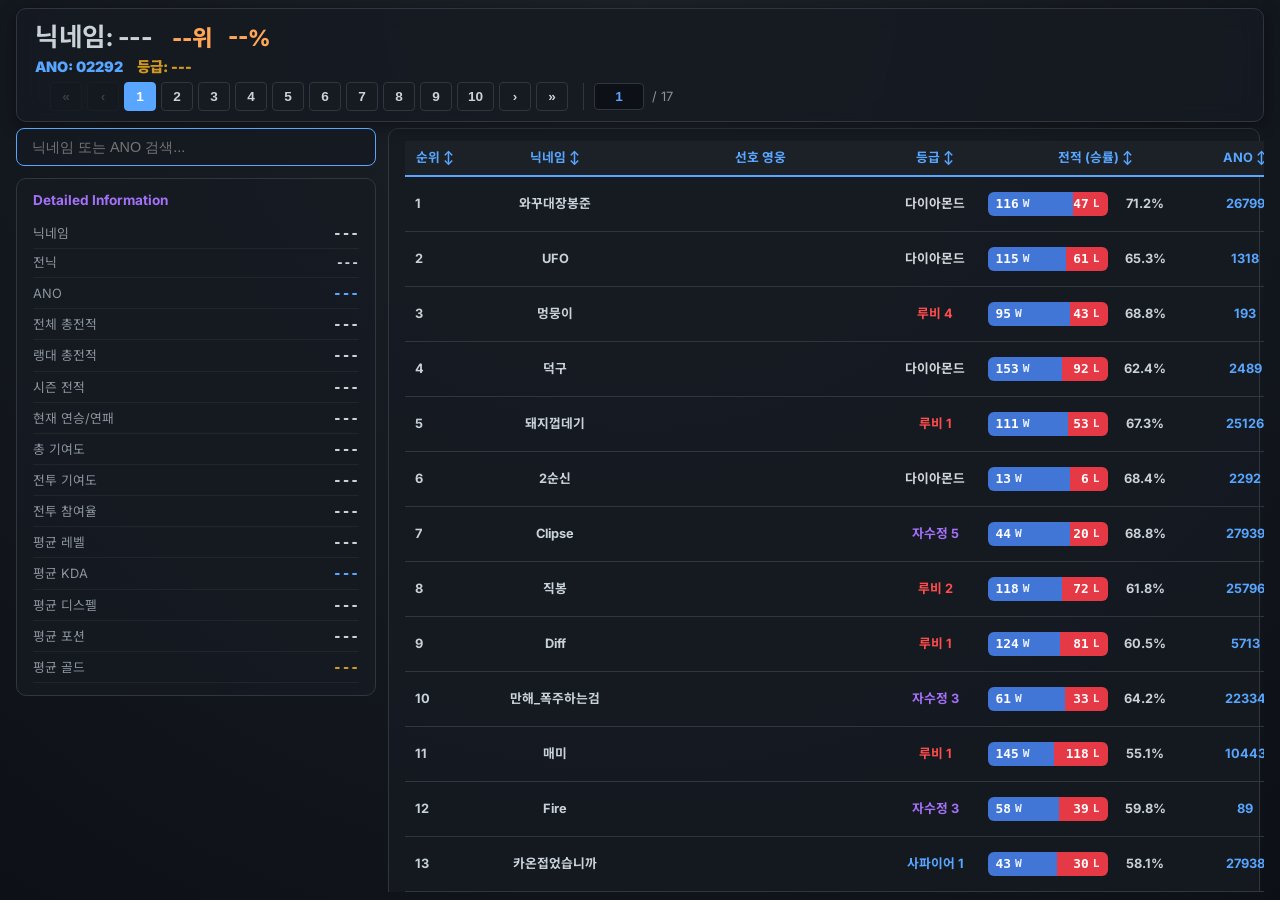
==== index.html @ 5ae143e6 "UI: 모바일 통계 패널 항목 재배치 (좌:전적/자원, 우:기여도/평균지표)" ====
<!DOCTYPE html>
<html lang="ko">

<head>
  <meta charset="UTF-8">
  <meta name="viewport" content="width=device-width, initial-scale=1.0">
  <title>V88 FINAL - [16 확장 완료]</title>
  <link rel="stylesheet" href="style.css?v=20260311_V123">
</head>

<body>
  <div class="container">
    <header>
      <div class="profile-card">
        <div class="user-info">
          <!-- Mobile row 1: Nickname + Rank/WR -->
          <div class="user-info-top-row">
            <h1 id="user-nickname">닉네임: ---</h1>
            <div class="header-stats">
              <span id="user-rank">--위</span>
              <span id="user-season-wr">--%</span>
            </div>
          </div>

          <!-- Mobile row 2: Meta -->
          <div class="user-meta">
            <span class="ano-tag" id="user-ano">ANO: 02292</span>
            <span class="grade-tag" id="user-grade">등급: ---</span>
          </div>

          <!-- Mobile row 3: Heroes + Pagination (V52) -->
          <div class="hero-pagination-wrapper">
            <div class="hero-list" id="hero-list">
              <!-- Heroes injected by JS -->
            </div>
            <div id="pagination-top"></div>
          </div>
        </div>
      </div>
    </header>

    <main class="dashboard-grid">
      <!-- Sidebar stats -->
      <aside class="left-panel">
        <div class="search-container-v2">
          <input type="text" id="search-input" class="search-input-v2" placeholder="닉네임 또는 ANO 검색..."
            autocomplete="off">
          <span id="search-clear" class="search-clear-btn" title="검색어 지우기">×</span>
        </div>
        <div class="card">
          <h2 class="card-title">Detailed Information</h2>
          <div id="stats-container">
            <div class="stat-row"><span class="stat-label">닉네임</span><span class="stat-value" id="stat-nick">---</span>
            </div>
            <div class="stat-row"><span class="stat-label">전닉</span><span class="stat-value" id="stat-prev-nicks"
                style="font-size:0.8rem; color:var(--text-secondary); max-width:180px; overflow:hidden; text-overflow:ellipsis; white-space:nowrap;">---</span>
            </div>
            <div class="stat-row"><span class="stat-label">ANO</span><span class="stat-value" id="stat-ano-val"
                style="color: var(--accent-blue)">---</span></div>
            <div class="stat-row"><span class="stat-label">전체 총전적</span><span class="stat-value"
                id="stat-overall-rec">---</span></div>
            <div class="stat-row"><span class="stat-label">랭대 총전적</span><span class="stat-value"
                id="stat-total-rec">---</span></div>
            <div class="stat-row"><span class="stat-label">시즌 전적</span><span class="stat-value"
                id="stat-season-rec">---</span></div>
            <div class="stat-row"><span class="stat-label">현재 연승/연패</span><span class="stat-value"
                id="stat-consecutive">---</span></div>
            <div class="stat-row"><span class="stat-label">총 기여도</span><span class="stat-value"
                id="stat-total-cont">---</span></div>
            <div class="stat-row"><span class="stat-label">전투 기여도</span><span class="stat-value"
                id="stat-combat-cont">---</span></div>
            <div class="stat-row"><span class="stat-label">전투 참여율</span><span class="stat-value"
                id="stat-combat-rate">---</span></div>
            <div class="stat-row"><span class="stat-label">평균 레벨</span><span class="stat-value"
                id="stat-avg-lv">---</span></div>
            <div class="stat-row"><span class="stat-label">평균 KDA</span><span class="stat-value" id="stat-kda"
                style="color:#58A6FF">---</span></div>
            <div class="stat-row"><span class="stat-label">평균 디스펠</span><span class="stat-value"
                id="stat-avg-dispell">---</span></div>
            <div class="stat-row"><span class="stat-label">평균 포션</span><span class="stat-value"
                id="stat-avg-potion">---</span></div>
            <div class="stat-row"><span class="stat-label">평균 골드</span><span class="stat-value" id="stat-avg-gold"
                style="color:#D29922">---</span></div>
          </div>
        </div>
      </aside>

      <!-- Main ranking table -->
      <section class="right-panel">
        <div class="rank-scroll-area">
          <div class="card">
            <div class="rank-section-wrapper">
              <div id="table-container" class="table-container">
                <table class="ranking-table">
                  <thead>
                    <tr>
                      <th data-sort="rank" style="cursor:pointer; user-select:none; width:60px; text-align:center;">순위 ↕</th>
                      <th data-sort="nick" style="cursor:pointer; user-select:none; width:180px; text-align:center;">닉네임 ↕</th>
                      <th class="hide-on-panel hide-on-mobile" style="width:230px; text-align:center;">선호 영웅</th>
                      <th class="hide-on-panel" data-sort="grade" style="cursor:pointer; user-select:none; width:120px; text-align:center;">등급 ↕</th>
                      <th class="hide-on-panel" data-sort="wr" colspan="2" style="cursor:pointer; user-select:none; width:200px; text-align:center;">전적 (승률) ↕</th>
                      <th class="hide-on-mobile" data-sort="ano" style="cursor:pointer; user-select:none; width:100px; text-align:center;">ANO ↕</th>
                    </tr>
                  </thead>
                  <tbody id="ranking-body">
                    <!-- Rows injected by JS -->
                  </tbody>
                </table>
              </div>

              <!-- 우측 슬라이딩 프로필 패널 -->
              <div id="sliding-profile" class="sliding-profile-panel">
                <div class="panel-content">
                  <!-- PROFILE CARD -->
                  <div class="sp-card">
                    <div class="sp-card-title">
                      <span>PROFILE</span>
                      <button class="close-panel-btn" onclick="closeProfilePanel()">✖ 닫기</button>
                    </div>
                    <div class="sp-card-body">
                      <div
                        style="display:flex; justify-content:space-between; align-items:flex-end; margin-bottom: 4px;">
                        <div style="display:flex; align-items:baseline; gap: 10px;">
                          <h2 id="sp-nick" style="font-size:1.6rem; font-weight:700; color:#fff; margin:0;">닉네임</h2>
                          <span id="sp-grade" style="font-weight:bold; font-size:1rem;">등급</span>
                        </div>
                        <div style="text-align: right;">
                          <span style="font-size:0.8rem; color:var(--text-dim); display:block;">시즌 순위</span>
                          <span id="sp-rank"
                            style="font-size:1.4rem; font-weight:800; color:#ffa657; line-height:1;">--위</span>
                        </div>
                      </div>
                      <div
                        style="display:flex; justify-content:space-between; align-items:center; background:var(--border-color); padding:4px 8px; border-radius:4px; margin-bottom:4px;">
                        <span id="sp-ano" style="color:var(--text-dim); font-size:0.85rem;">ANO ---</span>
                      </div>
                      <div id="sp-memo-container"
                        style="display:none; background:rgba(255,255,255,0.05); padding:6px 10px; border-radius:4px; margin-top:8px;">
                        <span id="sp-memo" style="color:#8b949e; font-size:0.9rem; font-weight:500;">---</span>
                      </div>
                    </div>
                  </div>

                  <!-- STATS CARD (Mobile optimized) -->
                  <div class="sp-card sp-stats-card">
                    <div class="sp-card-title">STATISTICS</div>
                    <div class="sp-card-body">
                      <div class="sp-stats-grid">
                        <!-- Row 1: 전체 총전적 / 총 기여도 -->
                        <div class="sp-stat-item"><span class="sp-stat-label">전체 총전적</span><span class="sp-stat-val" id="sp-stat-overall-rec">---</span></div>
                        <div class="sp-stat-item"><span class="sp-stat-label">총 기여도</span><span class="sp-stat-val" id="sp-stat-total-cont">0</span></div>
                        
                        <!-- Row 2: 랭대 총전적 / 전투 기여도 -->
                        <div class="sp-stat-item"><span class="sp-stat-label">랭대 총전적</span><span class="sp-stat-val" id="sp-stat-total-rec">---</span></div>
                        <div class="sp-stat-item"><span class="sp-stat-label">전투 기여도</span><span class="sp-stat-val" id="sp-stat-combat-cont">0</span></div>
                        
                        <!-- Row 3: 시즌 전적 / 전투 참여율 -->
                        <div class="sp-stat-item"><span class="sp-stat-label">시즌 전적</span><span class="sp-stat-val" id="sp-stat-season-rec">---</span></div>
                        <div class="sp-stat-item"><span class="sp-stat-label">전투 참여율</span><span class="sp-stat-val" id="sp-stat-combat-rate">0%</span></div>
                        
                        <!-- Row 4: 현재 연승 / 평균 KDA -->
                        <div class="sp-stat-item"><span class="sp-stat-label">현재 연승</span><span class="sp-stat-val" id="sp-stat-consecutive">---</span></div>
                        <div class="sp-stat-item"><span class="sp-stat-label">평균 KDA</span><span class="sp-stat-val" id="sp-stat-kda" style="color:#58A6FF; font-weight:bold;">0.00</span></div>
                        
                        <!-- Row 5: 평균 골드 / 평균 레벨 -->
                        <div class="sp-stat-item"><span class="sp-stat-label">평균 골드</span><span class="sp-stat-val" id="sp-stat-avg-gold" style="color:#D29922">0</span></div>
                        <div class="sp-stat-item"><span class="sp-stat-label">평균 레벨</span><span class="sp-stat-val" id="sp-stat-avg-lv">Lv.0</span></div>
                        
                        <!-- Row 6: 평균 포션 / 평균 디스펠 -->
                        <div class="sp-stat-item"><span class="sp-stat-label">평균 포션</span><span class="sp-stat-val" id="sp-stat-avg-potion">0회</span></div>
                        <div class="sp-stat-item"><span class="sp-stat-label">평균 디스펠</span><span class="sp-stat-val" id="sp-stat-avg-dispell">0회</span></div>
                      </div>
                    </div>
                  </div>

                  <!-- RECORDS CARD (flex 레이아웃 유지) -->
                  <div class="sp-card">
                    <div class="sp-card-title">RECORDS</div>
                    <div class="sp-card-body" style="padding: 0; background: transparent; border: none;">
                      <div class="record-container">
                        <!-- 전체 전적 -->
                        <div class="record-block">
                          <div class="record-title">전체 전적</div>
                          <div class="record-row">
                            <span class="record-label">전적</span>
                            <span class="record-val" id="sp-all-rec">0승 0패 0무</span>
                          </div>
                          <div class="record-swr" id="sp-all-swr">시즌 0%</div>
                          <div class="record-bar-bg">
                            <div class="record-bar-fill" id="sp-all-bar" style="width: 0%;"></div>
                          </div>
                          <div class="extra-record-rows" id="sp-all-extra">
                            <!-- JS injected -->
                          </div>
                        </div>

                        <!-- 랭킹 전적 -->
                        <div class="record-block">
                          <div class="record-title">랭킹 전적</div>
                          <div class="record-row">
                            <span class="record-label">전적</span>
                            <span class="record-val" id="sp-rk-rec">0승 0패 0무</span>
                          </div>
                          <div class="record-swr" id="sp-rk-swr">시즌 0%</div>
                          <div class="record-bar-bg">
                            <div class="record-bar-fill" id="sp-rk-bar" style="width: 0%;"></div>
                          </div>
                          <div class="extra-record-rows" id="sp-rk-extra">
                            <!-- JS injected -->
                          </div>
                        </div>
                      </div>
                    </div>
                  </div>

                  <!-- HEROES CARD -->
                  <div class="sp-card">
                    <div class="sp-card-title" id="sp-hero-title">선호 영웅 (이번 시즌)</div>
                    <div class="sp-card-body" style="padding: 6px;">
                      <table class="sp-hero-table">
                        <thead>
                          <tr>
                            <th style="width: 30px; padding-left: 2px;">#</th>
                            <th style="text-align: left;">영웅</th>
                            <th style="width: 55px; text-align: left; cursor: pointer; white-space: nowrap;"
                              data-hero-sort="playCnt">판수 ↓</th>
                            <th style="width: 60px; text-align: left; cursor: pointer; white-space: nowrap;"
                              data-hero-sort="winningRate">승률 ↕</th>
                            <th style="width: 80px; text-align: left; cursor: pointer; white-space: nowrap;"
                              data-hero-sort="partyWinningRate">파티승률 ↕</th>
                          </tr>
                        </thead>
                        <tbody id="sp-hero-list">
                          <!-- JS injected -->
                        </tbody>
                      </table>
                    </div>
                  </div>

                </div>
              </div>
            </div> <!-- rank-section-wrapper end -->
          </div> <!-- card end -->
          <div id="pagination" style="display:flex; justify-content:flex-start; gap:10px; padding:15px 0 20px 0;">
            <!-- Pagination injected by JS -->
          </div>
      </section>
    </main>
  </div>

  <script defer src="app_v38.js?v=64"></script>
</body>

</html>
---- style.css ----
@import url('https://fonts.googleapis.com/css2?family=Inter:wght@400;600;700;800;900&family=Noto+Sans+KR:wght@400;700&display=swap');

:root {
  --bg-color: #0D1117;
  --card-bg: rgba(22, 27, 34, 0.8);
  --border-color: #30363d;
  --text-main: #C9D1D9;
  --text-dim: #8B949E;
  --accent-blue: #58A6FF;
  --win-green: #238636;
  --loss-red: #da3633;
  --gold: #D29922;
  --purple: #A371F7;
  --glass: rgba(255, 255, 255, 0.03);
  --win-color: #238636;
  --loss-color: #da3633;
}

.win-text {
  color: var(--win-color) !important;
}

.loss-text {
  color: var(--loss-color) !important;
}

* {
  box-sizing: border-box;
  margin: 0;
  padding: 0;
}

html,
body {
  height: 100%;
  overflow: hidden;
  /* 바깥 스크롤 완전 제거 */
  background-color: var(--bg-color);
  color: var(--text-main);
  font-family: 'Inter', 'Noto Sans KR', sans-serif !important;
  line-height: 1.4;
  background: radial-gradient(circle at 50% 0%, #1c2128 0%, #0d1117 100%);
}

/* 전체 페이지를 뷰포트 높이에 맞게 flex column */
.container {
  max-width: 1400px;
  margin: 0 auto;
  padding: 8px 16px;
  height: 100vh;
  display: flex;
  flex-direction: column;
  gap: 6px;
}

/* 헤더 압축 */
header {
  flex-shrink: 0;
}

td {
  white-space: nowrap !important;
}

th {
  background: var(--card-bg);
  position: sticky;
  top: 0;
  z-index: 10;
  white-space: nowrap !important;
}

.profile-card {
  position: relative;
  background: var(--card-bg);
  backdrop-filter: blur(10px);
  border: 1px solid var(--border-color);
  border-radius: 10px;
  padding: 10px 18px;
  display: flex;
  justify-content: space-between;
  align-items: center;
  box-shadow: 0 4px 16px rgba(0, 0, 0, 0.4);
}

.user-info h1 {
  font-size: 1.6rem;
  font-weight: 700;
  margin-bottom: 2px;
  letter-spacing: -0.5px;
  white-space: nowrap !important;
  flex-shrink: 0;
}

.user-meta {
  display: flex;
  gap: 14px;
  font-family: 'Inter', 'Noto Sans KR', sans-serif;
  font-size: 0.9rem;
  white-space: nowrap !important;
}

.user-meta>span,
.user-meta>div {
  white-space: nowrap !important;
}

.ano-tag,
#user-ano,
#sp-ano,
#stat-ano-val {
  color: var(--accent-blue);
  font-weight: 900 !important;
}

.grade-tag,
#user-grade,
#sp-grade {
  color: var(--gold);
  font-weight: 900 !important;
}

.rank-badge {
  text-align: right;
  display: flex;
  flex-direction: column;
  align-items: flex-end;
  justify-content: center;
}

.rank-title {
  font-size: 0.75rem;
  color: var(--text-dim);
  text-transform: uppercase;
}

.rank-value {
  font-size: 2.4rem;
  font-weight: 800;
  color: #FF8C00;
  line-height: 1;
  text-shadow: 0 0 16px rgba(255, 140, 0, 0.3);
}

/* Desktop Header structure adjustment */
.user-info-top-row {
  display: flex;
  align-items: baseline;
  gap: 20px;
}

.header-stats {
  display: flex;
  gap: 15px;
  white-space: nowrap;
  align-items: baseline;
}

#user-rank,
#user-season-wr {
  font-size: 1.4rem !important;
  font-weight: 800 !important;
  color: #ffa657 !important;
  line-height: 1 !important;
}

.hero-tag {
  font-size: 0.8rem;
}



.loading-text {
  color: #8b949e;
  font-style: italic;
  animation: pulse 1.5s infinite;
}

@keyframes pulse {
  0% {
    opacity: 0.4;
  }

  50% {
    opacity: 1;
  }

  100% {
    opacity: 0.4;
  }
}


/* 페이징 공통 스타일 */
.pagination-area {
  display: flex;
  align-items: center;
  gap: 5px;
}

.pg-btn {
  background: #161B22;
  border: 1px solid #30363d;
  color: #C9D1D9;
  padding: 6px 10px;
  border-radius: 4px;
  cursor: pointer;
  font-size: 0.85rem;
  font-weight: 600;
  transition: all 0.2s;
  min-width: 32px;
  display: flex;
  align-items: center;
  justify-content: center;
}

.pg-btn:hover:not(:disabled) {
  background: #21262d;
  border-color: #8B949E;
  color: white;
}

.pg-btn.active {
  background: var(--accent-blue);
  border-color: var(--accent-blue);
  color: white;
}

.pg-btn:disabled {
  opacity: 0.2;
  cursor: not-allowed;
  pointer-events: none;
}

/* 상단 페이지네이션 고정 (V51->V52 헤더 통합) */
.hero-pagination-wrapper {
  display: flex !important;
  flex-direction: row !important;
  flex-wrap: nowrap !important;
  align-items: center !important;
  gap: 15px;
  margin-top: 5px;
  width: 100%;
}

.hero-list {
  display: inline-flex !important;
  flex-shrink: 0;
}

#pagination-top {
  display: inline-flex !important;
  align-items: center;
  gap: 10px;
  margin: 0;
  padding: 0;
  flex-shrink: 0;
}

.pg-input-wrapper {

  display: flex;
  align-items: center;
  gap: 8px;
  margin-left: 10px;
  padding-left: 10px;
  border-left: 1px solid var(--border-color);
}

.pg-input {
  width: 50px;
  padding: 5px;
  background: var(--bg-color);
  border: 1px solid var(--border-color);
  border-radius: 4px;
  color: var(--accent-blue);
  text-align: center;
  font-weight: bold;
  font-size: 0.85rem;
  outline: none;
}

.pg-input::-webkit-inner-spin-button,
.pg-input::-webkit-outer-spin-button {
  -webkit-appearance: none;
  margin: 0;
}

.total-pg-label {
  font-size: 0.8rem;
  color: var(--text-dim);
}

/* 대시보드 그리드 - 남은 높이를 모두 사용 */
.dashboard-grid {
  display: grid;
  grid-template-columns: 360px 1fr;
  width: 100%;
  gap: 12px;
  flex: 1;
  min-height: 0;
  overflow: hidden;
  align-items: stretch;
}

/* 왼쪽 패널: sticky + 내부 스크롤 */
.left-panel {
  height: 100%;
  overflow-y: auto;
  scrollbar-width: thin;
}

/* 오른쪽 패널: 내부 스크롤만 */
.right-panel {
  flex: 1;
  display: flex;
  flex-direction: column;
  overflow-y: auto;
  /* 패널 전체 스크롤 */
  padding-right: 4px;
  min-height: 0;
}

.right-panel::-webkit-scrollbar {
  width: 6px;
}

.right-panel::-webkit-scrollbar-track {
  background: var(--bg-color);
}

.right-panel::-webkit-scrollbar-thumb {
  background: var(--border-color);
  border-radius: 10px;
}

.right-panel::-webkit-scrollbar-thumb:hover {
  background: var(--text-dim);
}

/* 카드 */
.card {
  background: var(--card-bg);
  border: 1px solid var(--border-color);
  border-radius: 10px;
  padding: 12px 16px;
  flex-shrink: 0;
  margin-bottom: 10px;
}

/* 랭킹 테이블 하단 카드 - 본문 확장 */
.right-panel .card {
  flex: 1;
  display: flex;
  flex-direction: column;
  min-height: 0;
}

.card-title {
  font-size: 0.85rem;
  font-weight: 700;
  color: var(--purple);
  margin-bottom: 8px;
  display: flex;
  align-items: center;
  gap: 8px;
}

/* Stat 행 - 간격 확 줄임 */
.stat-row {
  display: flex;
  justify-content: space-between;
  align-items: baseline;
  padding: 5px 0;
  border-bottom: 1px solid rgba(255, 255, 255, 0.05);
}

.stat-label {
  color: var(--text-dim);
  font-size: 0.8rem;
  white-space: nowrap !important;
}

.stat-value {
  font-weight: 600;
  font-size: 0.9rem;
  font-family: 'Roboto Mono', monospace;
  text-align: right;
  white-space: nowrap !important;
}

/* 랭킹 테이블 */
.ranking-table {
  width: 100%;
  border-collapse: collapse;
  table-layout: fixed; /* 컬럼 너비 강제 고정 */
}

.ranking-table thead th {
  text-align: center;
  padding: 8px 10px;
  color: var(--accent-blue);
  font-size: 0.8rem;
  position: sticky !important;
  top: 0 !important;
  background: #1c2128 !important;
  /* 다크 배경색으로 고정 */
  z-index: 100 !important;
  border-bottom: 2px solid var(--accent-blue) !important;
  white-space: nowrap !important;
  vertical-align: middle;
}

.table-container {
  overflow-x: auto !important;
  width: 100%;
}

.ranking-table td {
  padding: 12px 10px;
  border-bottom: 1px solid var(--border-color);
  font-size: 0.8rem !important;
  font-weight: 700 !important;
  /* Bold for all table data */
  white-space: nowrap !important;
}

.ranking-table tr:hover {
  background: rgba(255, 255, 255, 0.03);
  cursor: pointer;
}

.win-rate-pill {
  padding: 2px 8px;
  border-radius: 16px;
  font-weight: 700;
  font-size: 0.78rem;
}

/* 전적 셀 정렬: 승패 바형 디자인 */
.record-cell {
  display: flex;
  justify-content: flex-start;
  align-items: center;
  width: 100%;
  gap: 12px;
  padding-left: 5px;
}

.wl-bar-container {
  display: flex;
  width: 150px;
  height: 24px;
  background: #333;
  border-radius: 6px;
  overflow: hidden;
  font-family: 'Roboto Mono', monospace;
  font-size: 0.8rem;
  font-weight: 700;
  line-height: 24px;
  position: relative;
  box-shadow: inset 0 0 5px rgba(0, 0, 0, 0.5);
  flex-shrink: 0;
  /* 축소 방지 */
}

.wl-bar-win {
  background: #4176d6;
  /* 파란색 W */
  color: #fff;
  text-align: left;
  padding-left: 8px;
  white-space: nowrap;
  transition: width 0.3s ease;
  display: flex;
  align-items: center;
}

.wl-bar-loss {
  background: #e63946;
  /* 빨간색 L */
  color: #fff;
  text-align: right;
  padding-right: 8px;
  white-space: nowrap;
  transition: width 0.3s ease;
  display: flex;
  align-items: center;
  justify-content: flex-end;
  flex: 1;
}

.wl-label {
  margin-left: 4px;
  font-size: 0.7rem;
  opacity: 0.9;
}

.rc-pct-bar {
  font-family: 'Roboto Mono', monospace;
  font-size: 0.85rem;
  font-weight: 700;
  color: #C9D1D9;
  min-width: 55px;
  text-align: right;
}



/* 애니메이션 */
@keyframes fadeInDown {
  from {
    opacity: 0;
    transform: translateY(-10px);
  }

  to {
    opacity: 1;
    transform: translateY(0);
  }
}

/* 전역 스크롤바 */
::-webkit-scrollbar {
  width: 6px;
}

::-webkit-scrollbar-track {
  background: var(--bg-color);
}

::-webkit-scrollbar-thumb {
  background: var(--border-color);
  border-radius: 10px;
}

::-webkit-scrollbar-thumb:hover {
  background: var(--text-dim);
}

/* 랭킹 테이블용 선호 영웅 아이콘 */
.hero-icons-container {
  display: flex;
  gap: 4px;
  justify-content: center;
  align-items: center;
  min-height: 30px;
}

.hero-mini-icon {
  width: 28px;
  height: 28px;
  border-radius: 4px;
  border: 1px solid var(--border-color);
  background: #000;
  object-fit: cover;
  transition: transform 0.1s;
}

.hero-mini-icon:hover {
  transform: scale(1.2);
  z-index: 10;
  border-color: var(--accent-blue);
}

/* --- 슬라이딩 프로필 패널 --- */
.rank-section-wrapper {
  display: flex;
  width: 100%;
  flex: 1;
  min-height: 0;
  height: 100%;
  overflow: visible !important;
  /* sticky 헤더를 위해 필수 */
  position: relative;
  min-height: 600px; /* Detailed Information panel height approx */
}

.table-container {
  flex: 1;
  transition: all 0.3s ease;
  overflow: visible !important;
  /* sticky 기능을 위해 가시성 설정 */
  min-width: 0;
}

/* Panel Open State Layout Adjustments */
.dashboard-grid.panel-open {
  grid-template-columns: 360px 1fr;
  gap: 12px;
  align-items: stretch;
}

.dashboard-grid.panel-open .left-panel {
  display: block !important;
  /* Sidebar persists */
}

.table-container.panel-open .hide-on-panel {
  /* display: none !important; */
  /* Do not hide, just allow shrinking */
  opacity: 0.5;
}

.table-container.panel-open {
  flex: 1;
  min-width: 250px;
  /* Allow ranking table to shrink while open */
  padding-right: 0;
  min-height: 600px; /* Ensure height balance with left panel */
}


.table-container {
  flex: 1;
  overflow: visible;
  /* 내부 스크롤 제거 */
  min-height: 600px;
}

.sliding-profile-panel {
  position: fixed;
  top: 0;
  right: -560px;
  width: 535px;
  height: 100vh;
  overflow-y: auto;
  overflow-x: hidden;
  transition: right 0.35s cubic-bezier(0.16, 1, 0.3, 1);
  background: #1c2128;
  border-left: 1px solid var(--border-color);
  display: flex;
  flex-direction: column;
  scrollbar-width: thin;
  z-index: 500;
  box-shadow: -6px 0 24px rgba(0, 0, 0, 0.5);
}

.sliding-profile-panel.open {
  right: 0;
}

/* Statistics Grid inside Panel */
.sp-stats-grid {
  display: grid;
  grid-template-columns: repeat(2, 1fr);
  gap: 12px;
  background: rgba(0, 0, 0, 0.2);
  padding: 12px;
  border-radius: 8px;
  margin-bottom: 5px;
}

.sp-stat-item {
  display: flex;
  flex-direction: column;
  gap: 2px;
}

.sp-stat-label {
  font-size: 0.75rem;
  color: var(--text-dim);
}

.sp-stat-val {
  font-size: 0.95rem;
  font-weight: 500;
  color: #fff;
}

.sp-stats-card {
  display: none !important;
  /* Hide on desktop by default as per request */
}




.panel-content {
  padding: 12px;
  width: 100%;
  display: flex;
  flex-direction: column;
  gap: 0px;
  /* 섹션 간 공백 제거 */
}

.close-panel-btn {
  background: none;
  color: var(--text-dim);
  border: none;
  padding: 0;
  cursor: pointer;
  font-size: 0.85rem;
  font-weight: bold;
  transition: color 0.2s;
  display: flex;
  align-items: center;
  gap: 4px;
}

.close-panel-btn:hover {
  color: #F85149;
}

/* Hide mobile-only close button on desktop */
.mobile-close-btn {
  display: none;
}

/* Python V82 UI Style Cards */
.sp-card {
  display: flex;
  flex-direction: column;
  margin-bottom: 0px;
  /* 공백 완전 제거 */
}

.sp-card-title {
  background: #1c2128;
  border: 1px solid var(--border-color);
  border-bottom: none;
  font-family: 'Pretendard', 'Inter', sans-serif;
  font-size: 0.85rem;
  font-weight: 700;
  color: var(--accent-blue);
  padding: 6px 12px;
  border-top-left-radius: 6px;
  border-top-right-radius: 6px;
  display: flex;
  justify-content: space-between;
  align-items: center;
}

.record-container {
  display: flex;
  gap: 8px;
}

.sp-card-body {
  background: var(--card-bg);
  border: 1px solid var(--border-color);
  padding: 12px;
  border-bottom-left-radius: 6px;
  border-bottom-right-radius: 6px;
}

/* Records Block */
.record-block {
  flex: 1;
  background: #1c2128;
  border-radius: 6px;
  padding: 10px;
  box-sizing: border-box;
  min-width: 0;
  /* Important for flex shrink */
}

.record-title {
  font-size: 0.8rem;
  font-weight: 700;
  color: var(--accent-blue);
  margin-bottom: 6px;
}

.record-row {
  display: flex;
  justify-content: space-between;
  margin-bottom: 6px;
}

.record-label {
  font-size: 0.8rem;
  color: var(--text-dim);
  white-space: nowrap !important;
}

.record-val {
  font-size: 0.85rem;
  font-weight: 700;
  color: #fff;
  white-space: nowrap !important;
}

.record-swr {
  font-size: 1.1rem;
  font-weight: 700;
  margin-bottom: 6px;
  font-family: 'Roboto Mono', monospace;
}

.record-bar-bg {
  height: 6px;
  background: var(--border-color);
  border-radius: 3px;
  width: 200px;
  max-width: 100%;
  margin-bottom: 12px;
  overflow: hidden;
}

.record-bar-fill {
  height: 100%;
  border-radius: 3px;
  background: #238636;
}

.extra-row {
  display: flex;
  justify-content: space-between;
  padding: 2px 0;
}

.extra-label {
  font-size: 0.8rem;
  color: var(--text-dim);
  white-space: nowrap !important;
}

.extra-val {
  font-size: 0.85rem;
  font-weight: 700;
  white-space: nowrap !important;
}

/* Heroes Table inside Panel */
.sp-hero-table {
  width: 100%;
  border-collapse: collapse;
}

.sp-hero-table th {
  font-size: 0.8rem;
  color: var(--text-dim);
  padding: 6px 4px;
  border-bottom: 1px solid rgba(255, 255, 255, 0.05);
}

.sp-hero-table td {
  font-size: 0.85rem;
  padding: 6px 4px;
  border-bottom: 1px solid rgba(255, 255, 255, 0.05);
  color: #e0e0e0;
}

/* Desktop Columns 4,5 (Win Rate, Party Win Rate) (V116) */
.sp-hero-table th:nth-child(4),
.sp-hero-table td:nth-child(4),
.sp-hero-table th:nth-child(5),
.sp-hero-table td:nth-child(5) {
  text-align: center !important;
  padding-right: 0 !important;
  padding-left: 0 !important;
  width: 65px !important;
}

/* Desktop Column 3 (Play Count) shifted left for visual balance (V123) */
.sp-hero-table th:nth-child(3),
.sp-hero-table td:nth-child(3),
.sp-hero-table th[data-hero-sort="playCnt"] {
  text-align: center !important;
  padding-right: 8px !important;
  /* 사용자 피드백: 8px로 미세 조정 */
  padding-left: 0 !important;
  width: 73px !important;
  /* 65px + 8px */
}

.sp-hero-col-rank {
  color: var(--gold);
  font-family: 'Roboto Mono', monospace;
  font-weight: bold;
}

.sp-hero-col-play {
  color: #a0a0c0;
}

.sp-percent-val {
  font-family: 'Roboto Mono', monospace;
  font-weight: 700;
}

/* 검색창 실시간 삭제 버튼 포함 컨테이너 */
.search-container-v2 {
  position: relative;
  width: 100%;
  margin-bottom: 12px;
}

.search-input-v2 {
  width: 100%;
  padding: 10px 35px 10px 15px;
  background: var(--card-bg);
  border: 1px solid var(--accent-blue);
  border-radius: 8px;
  color: white;
  font-size: 0.9rem;
  outline: none;
  box-sizing: border-box;
  transition: all 0.2s;
}

.search-input-v2:focus {
  border-color: var(--purple);
  background: rgba(0, 0, 0, 0.3);
  box-shadow: 0 0 8px rgba(163, 113, 247, 0.3);
}

.search-clear-btn {
  position: absolute;
  right: 12px;
  top: 50%;
  transform: translateY(-50%);
  cursor: pointer;
  color: #8b949e;
  font-size: 1.2rem;
  font-weight: bold;
  user-select: none;
  display: none;
  /* 기본 숨김 */
  line-height: 1;
}

.search-clear-btn:hover {
  color: #f85149;
}

/* =========================================
   Mobile Responsive Adjustments
========================================= */
@media (max-width: 900px) {

  html,
  body {
    overflow-y: auto;
    /* Allow vertical scrolling on mobile */
  }

  .container {
    height: auto;
    min-height: 100vh;
  }

  /* Stack grid vertically */
  .dashboard-grid {
    grid-template-columns: 1fr;
    height: auto;
  }

  /* Left panel full width */
  .left-panel {
    width: 100%;
    min-height: auto;
    position: static;
  }

  /* Hide original detailed info card once statistics are moved to the panel */
  .left-panel .card {
    display: none !important;
  }

  /* Remove gap between search and top pagination */
  .search-container-v2 {
    margin-bottom: 0 !important;
  }

  #pagination,
  #pagination-top {
    justify-content: center !important;
    padding-top: 5px !important;
    padding-bottom: 5px !important;
    margin-top: 0 !important;
    width: 100% !important;
    gap: 5px !important;
  }

  .pg-input-wrapper {
    display: none !important;
  }



  /* Right panel ranking table */
  .right-panel {
    width: 100%;
  }

  .rank-scroll-area {
    min-height: 500px;
    display: flex;
    flex-direction: column;
    /* Give it some height for mobile */
  }

  /* Global Scale Adjustment for Mobile as requested (0.8x feel) */
  :root {
    --mobile-font-scale: 0.85;
  }

  body {
    font-size: calc(1rem * var(--mobile-font-scale)) !important;
  }

  .container {
    padding: 10px !important;
  }

  /* Header user info optimization */
  .profile-card {
    flex-direction: column !important;
    /* Stack rows vertically */
    align-items: stretch !important;
    padding: 12px !important;
    gap: 8px !important;
  }

  /* Row 1: Nickname and Rank/WR */
  .profile-card>.user-info {
    display: flex !important;
    flex-direction: column !important;
    width: 100% !important;
  }

  /* We need a better way to align Nickname and Stats in one row. 
     Let's adjust the structure conceptually or use Flexbox magic. */
  .user-info-top-row {
    display: flex;
    justify-content: space-between;
    align-items: baseline;
    width: 100%;
    margin-bottom: 5px;
  }

  .profile-card h1 {
    font-size: 1.2rem !important;
    margin: 0 !important;
    flex: 1;
    min-width: 0;
    white-space: nowrap !important;
    overflow: hidden;
    text-overflow: ellipsis;
  }

  .header-stats {
    position: static !important;
    display: flex !important;
    flex-direction: row !important;
    align-items: baseline !important;
    gap: 8px !important;
    margin-left: 10px !important;
    flex-shrink: 0 !important;
  }

  #user-rank,
  #user-season-wr {
    font-size: 1.4rem !important;
    font-weight: 800 !important;
    color: #ffa657 !important;
    line-height: 1 !important;
  }

  /* Row 2: ANO and Grade */
  .user-meta {
    font-size: 0.8rem !important;
    gap: 10px !important;
    margin-bottom: 5px !important;
    justify-content: center !important;
  }

  .hero-pagination-wrapper {
    display: flex !important;
    flex-wrap: wrap !important;
    align-items: center !important;
    justify-content: center !important;
    gap: 15px !important;
    margin-top: 5px !important;
  }

  .hero-list {
    margin-top: 0 !important;
    justify-content: center !important;
  }

  .hero-mini-icon {
    width: 30px !important;
    /* Scaled down from 34px */
    height: 30px !important;
  }

  /* Profile Panel (Sliding Panel) - FULL BOTTOM MODAL SHEET for Mobile */
  .sliding-profile-panel {
    position: fixed !important;
    top: auto !important;
    bottom: 0 !important;
    left: 0 !important;
    right: 0 !important;
    width: 100vw !important;
    max-width: 100vw !important;
    height: 85vh !important;
    border-radius: 20px 20px 0 0 !important;
    transform: translateY(100%) !important;
    box-shadow: 0 -10px 30px rgba(0, 0, 0, 0.6) !important;
    z-index: 1000 !important;
    overflow-y: auto !important;
    overflow-x: hidden !important;
    background: var(--bg-color) !important;
    transition: transform 0.4s cubic-bezier(0.25, 1, 0.5, 1) !important;
    padding: 10px 14px 0px 14px !important;
    /* Bottom padding set to 0 to align close button perfectly - V104 */
    box-sizing: border-box !important;
    display: flex !important;
    flex-direction: column !important;
    font-size: 0.82rem !important;
    /* Reset desktop right-slide */
    right: 0 !important;
    border-left: none !important;
  }

  .sliding-profile-panel.open {
    transform: translateY(0) !important;
    right: 0 !important;
  }

  /* Mobile Bottom Close Button (V103) */
  .mobile-close-btn {
    display: block !important;
    width: 100% !important;
    padding: 10px !important;
    /* Reduced vertical padding (approx 3/4) - V104 */
    margin-top: 0px !important;
    /* Removed top margin to close the gap - V106 */
    width: calc(100% + 28px) !important;
    /* Offset panel padding (14px * 2) */
    margin-left: -14px !important;
    background: rgba(255, 255, 255, 0.1) !important;
    border: none !important;
    border-top: 1px solid rgba(255, 255, 255, 0.2) !important;
    border-radius: 0 !important;
    /* Squared corners for bottom edge look */
    color: #fff !important;
    font-size: 1rem !important;
    font-weight: bold !important;
    cursor: pointer !important;
    text-align: center !important;
    transition: background 0.2s !important;
  }

  .mobile-close-btn:active {
    background: rgba(255, 255, 255, 0.2) !important;
  }

  .sliding-profile {
    /* Reset any old style — now uses .sliding-profile-panel */
    all: unset;
  }

  .sliding-profile-panel .sp-card {
    margin-bottom: 12px !important;
  }

  /* 마지막 카드의 마진을 제거하여 닫기 버튼과 완벽히 밀착 (V106) */
  .sliding-profile-panel .sp-card:last-of-type {
    margin-bottom: 0 !important;
  }


  /* Mobile optimized grid */
  .sliding-profile-panel .sp-stats-grid {
    grid-template-columns: repeat(2, 1fr) !important;
    gap: 8px !important;
    padding: 10px !important;
  }

  .sp-stats-card {
    display: flex !important;
    /* Show only on mobile panel */
    flex-direction: column !important;
  }

  .sp-stat-val {
    font-size: 0.85rem !important;
  }


  .sliding-profile-panel .sp-card-body {
    padding: 8px !important;
  }

  /* Stack Record Blocks Vertically */
  .record-container {
    flex-direction: column !important;
    gap: 8px !important;
  }

  .record-block {
    padding: 8px !important;
    min-width: 0 !important;
  }

  .record-swr {
    font-size: 0.95rem !important;
    margin-bottom: 4px !important;
  }

  .stat-row,
  .extra-row,
  .record-row {
    padding: 3px 0 !important;
  }

  .stat-label,
  .record-label,
  .extra-label {
    font-size: 0.7rem !important;
    white-space: nowrap !important;
  }

  .sliding-profile-panel .sp-stats-grid {
    grid-template-columns: repeat(2, 1fr) !important;
    gap: 8px !important;
    padding: 8px !important;
  }

  .sp-stat-val {
    font-size: 0.85rem !important;
  }

  .record-val,
  .extra-val {
    font-size: 0.8rem !important;
  }

  /* Table Rank column specific gold bold */
  .sp-hero-col-rank {
    color: var(--gold) !important;
    font-weight: bold !important;
  }



  .table-container {
    overflow-x: auto !important;
  }

  /* Table within Profile Panel */
  .sp-hero-table-container {
    overflow-x: auto !important;
  }

  /* Mobile Profile Panel Table Alignment V42 */
  .sp-hero-table th,
  .sp-hero-table td {
    text-align: center !important;
    font-size: 0.75rem !important;
    padding: 6px 2px !important;
    white-space: nowrap !important;
    line-height: 1.2;
  }

  /* Name column remains left-aligned */
  .sp-hero-table th:nth-child(2),
  .sp-hero-table td:nth-child(2) {
    text-align: left !important;
    padding-left: 4px !important;
  }

  /* Column 3 (Play Count) - Unified and Center Aligned (V115) */
  .sp-hero-table th:nth-child(3),
  .sp-hero-table td:nth-child(3),
  .sp-hero-table th[data-hero-sort="playCnt"] {
    width: 70px !important;
    /* 승률 컬럼과 비슷한 너비 할당 */
    padding: 6px 0 !important;
    /* 여백을 0으로 만들어 중앙 정렬이 완벽하게 되도록 유도 */
    text-align: center !important;
    /* 사용자 요청: 중앙 정렬 */
  }

  /* Column 4 (Win Rate) - Uniform width for symmetry */
  .sp-hero-table th:nth-child(4),
  .sp-hero-table td:nth-child(4) {
    width: 65px !important;
    padding: 6px 0 !important;
    text-align: center !important;
  }

  /* Column 5 (Party Win Rate) - Uniform width for symmetry */
  .sp-hero-table th:nth-child(5),
  .sp-hero-table td:nth-child(5) {
    width: 65px !important;
    padding: 6px 0 !important;
    text-align: center !important;
  }

  #sp-hero-list td {
    padding: 5px 2px !important;
    font-size: 0.75rem !important;
  }

  /* Ranking Table - Ultra Compact on Mobile (sticking columns) */
  .ranking-table thead th {
    padding: 6px 1px !important;
    font-size: 0.72rem !important;
    /* Increased from 0.65rem (1.1x) - V101 */
    white-space: nowrap !important;
  }

  .ranking-table td {
    padding: 8px 1px !important;
    font-size: 0.72rem !important;
    /* Increased from 0.65rem (1.1x) - V101 */
  }

  /* Column 1 (Rank) */
  .ranking-table td:nth-child(1),
  .ranking-table th:nth-child(1) {
    padding-right: 0px !important;
    width: 35px !important;
    /* Fixed width */
  }

  /* Column 2 (Nickname) */
  .ranking-table td:nth-child(2),
  .ranking-table th:nth-child(2) {
    padding-left: 2px !important;
    padding-right: 0px !important; /* 우측 여백 제거 */
    width: 60px !important; /* 더 축소 */
    max-width: 60px !important;
    text-align: left !important;
  }

  /* Column 4 (Grade) - Note: 3 is hidden */
  .ranking-table td:nth-child(4),
  .ranking-table th:nth-child(4) {
    padding-left: 0px !important; /* 좌측 여백 제거 (닉네임과 붙이기) */
    padding-right: 2px !important;
    width: 45px !important; /* 텍스트 뭉침을 고려한 너비 */
  }

  /* Column 5 (Win/Loss) */
  .ranking-table td:nth-child(5),
  .ranking-table th:nth-child(5) {
    padding-left: 0px !important;
    padding-right: 2px !important;
    width: 80px !important; /* 바 너비 축소에 맞춰 열 너비 조정 */
  }

  .wl-bar-container {
    width: 65px !important; /* 바 너비 극단적 축소 (75px -> 65px) */
    height: 18px !important;
    line-height: 18px !important;
    font-size: 0.72rem !important;
  }

  .wl-bar-win,
  .wl-bar-loss {
    padding: 0 2px !important;
  }

  /* Column 6 (WinRate %) */
  .ranking-table td:nth-child(6),
  .ranking-table th:nth-child(6) {
    width: 45px !important;
  }

  /* Table container horizontal scrolling - prevent it if possible */
  .table-container {
    overflow-x: hidden !important;
    /* Try to hide scroll */
    -webkit-overflow-scrolling: touch !important;
  }

  /* Hide specific columns on mobile for better fit - HIGH PRIORITY */
  .hide-on-mobile {
    display: none !important;
  }
}
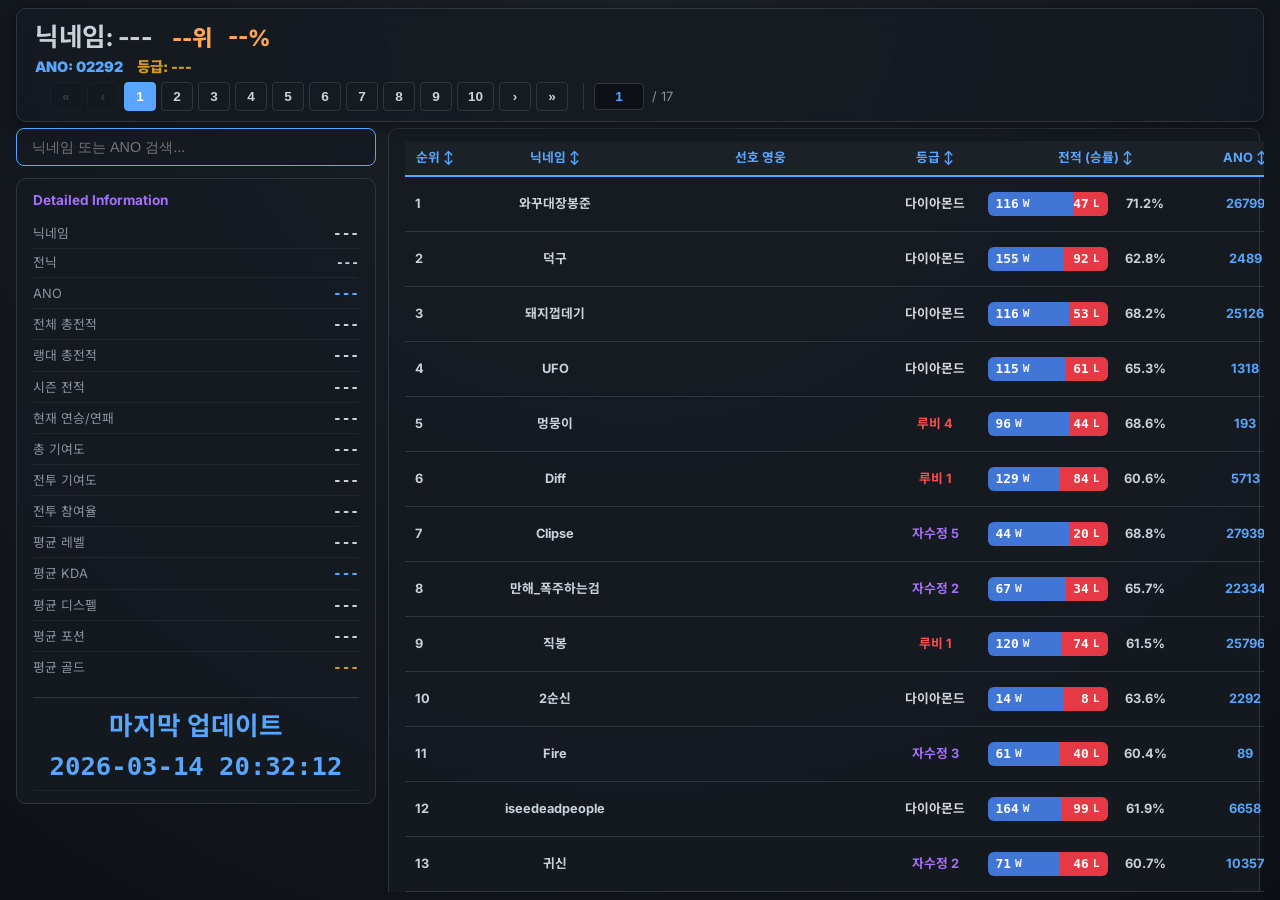
==== commit 57414047: "Update: Fix Last Update font size to 2x (1.6rem)" ====
--- a/index.html
+++ b/index.html
@@ -79,8 +79,12 @@
                 id="stat-avg-dispell">---</span></div>
             <div class="stat-row"><span class="stat-label">평균 포션</span><span class="stat-value"
                 id="stat-avg-potion">---</span></div>
-            <div class="stat-row"><span class="stat-label">평균 골드</span><span class="stat-value" id="stat-avg-gold"
+            <div class="stat-row" style="border-bottom: none;"><span class="stat-label">평균 골드</span><span class="stat-value" id="stat-avg-gold"
                 style="color:#D29922">---</span></div>
+            <div class="stat-row" style="margin-top: 15px; border-top: 1px solid var(--border-color); padding-top: 10px; flex-direction: column; align-items: center; gap: 5px;">
+              <span class="stat-label" style="color: var(--accent-blue); font-weight: bold; font-size: 1.6rem; text-align: center; width: 100%;">마지막 업데이트</span>
+              <span class="stat-value" id="last-update-time" style="color: var(--accent-blue); font-size: 1.6rem; text-align: center; width: 100%;">---</span>
+            </div>
           </div>
         </div>
       </aside>
@@ -146,29 +150,21 @@
                     <div class="sp-card-title">STATISTICS</div>
                     <div class="sp-card-body">
                       <div class="sp-stats-grid">
-                        <!-- Row 1: 전체 총전적 / 총 기여도 -->
-                        <div class="sp-stat-item"><span class="sp-stat-label">전체 총전적</span><span class="sp-stat-val" id="sp-stat-overall-rec">---</span></div>
-                        <div class="sp-stat-item"><span class="sp-stat-label">총 기여도</span><span class="sp-stat-val" id="sp-stat-total-cont">0</span></div>
-                        
-                        <!-- Row 2: 랭대 총전적 / 전투 기여도 -->
-                        <div class="sp-stat-item"><span class="sp-stat-label">랭대 총전적</span><span class="sp-stat-val" id="sp-stat-total-rec">---</span></div>
-                        <div class="sp-stat-item"><span class="sp-stat-label">전투 기여도</span><span class="sp-stat-val" id="sp-stat-combat-cont">0</span></div>
-                        
-                        <!-- Row 3: 시즌 전적 / 전투 참여율 -->
-                        <div class="sp-stat-item"><span class="sp-stat-label">시즌 전적</span><span class="sp-stat-val" id="sp-stat-season-rec">---</span></div>
-                        <div class="sp-stat-item"><span class="sp-stat-label">전투 참여율</span><span class="sp-stat-val" id="sp-stat-combat-rate">0%</span></div>
-                        
-                        <!-- Row 4: 현재 연승 / 평균 KDA -->
-                        <div class="sp-stat-item"><span class="sp-stat-label">현재 연승</span><span class="sp-stat-val" id="sp-stat-consecutive">---</span></div>
-                        <div class="sp-stat-item"><span class="sp-stat-label">평균 KDA</span><span class="sp-stat-val" id="sp-stat-kda" style="color:#58A6FF; font-weight:bold;">0.00</span></div>
-                        
-                        <!-- Row 5: 평균 골드 / 평균 레벨 -->
-                        <div class="sp-stat-item"><span class="sp-stat-label">평균 골드</span><span class="sp-stat-val" id="sp-stat-avg-gold" style="color:#D29922">0</span></div>
-                        <div class="sp-stat-item"><span class="sp-stat-label">평균 레벨</span><span class="sp-stat-val" id="sp-stat-avg-lv">Lv.0</span></div>
-                        
-                        <!-- Row 6: 평균 포션 / 평균 디스펠 -->
-                        <div class="sp-stat-item"><span class="sp-stat-label">평균 포션</span><span class="sp-stat-val" id="sp-stat-avg-potion">0회</span></div>
-                        <div class="sp-stat-item"><span class="sp-stat-label">평균 디스펠</span><span class="sp-stat-val" id="sp-stat-avg-dispell">0회</span></div>
+                        <!-- [Left Column] (Items 1-6) -->
+                        <div class="sp-stat-item"><span class="sp-stat-label">전체 총전적</span><div class="sp-stat-val" id="sp-stat-overall-rec">---</div></div>
+                        <div class="sp-stat-item"><span class="sp-stat-label">랭대 총전적</span><div class="sp-stat-val" id="sp-stat-total-rec">---</div></div>
+                        <div class="sp-stat-item"><span class="sp-stat-label">시즌 전적</span><div class="sp-stat-val" id="sp-stat-season-rec">---</div></div>
+                        <div class="sp-stat-item"><span class="sp-stat-label">현재 연승</span><div class="sp-stat-val" id="sp-stat-consecutive">---</div></div>
+                        <div class="sp-stat-item"><span class="sp-stat-label">평균 골드</span><div class="sp-stat-val" id="sp-stat-avg-gold" style="color:#D29922">0</div></div>
+                        <div class="sp-stat-item"><span class="sp-stat-label">평균 포션</span><div class="sp-stat-val" id="sp-stat-avg-potion">0회</div></div>
+
+                        <!-- [Right Column] (Items 7-12) -->
+                        <div class="sp-stat-item"><span class="sp-stat-label">총 기여도</span><div class="sp-stat-val" id="sp-stat-total-cont">0</div></div>
+                        <div class="sp-stat-item"><span class="sp-stat-label">전투 기여도</span><div class="sp-stat-val" id="sp-stat-combat-cont">0</div></div>
+                        <div class="sp-stat-item"><span class="sp-stat-label">전투 참여율</span><div class="sp-stat-val" id="sp-stat-combat-rate">0%</div></div>
+                        <div class="sp-stat-item"><span class="sp-stat-label">평균 KDA</span><div class="sp-stat-val" id="sp-stat-kda" style="color:#58A6FF; font-weight:bold;">0.00</div></div>
+                        <div class="sp-stat-item"><span class="sp-stat-label">평균 레벨</span><div class="sp-stat-val" id="sp-stat-avg-lv">Lv.0</div></div>
+                        <div class="sp-stat-item"><span class="sp-stat-label">평균 디스펠</span><div class="sp-stat-val" id="sp-stat-avg-dispell">0회</div></div>
                       </div>
                     </div>
                   </div>
@@ -248,7 +244,7 @@
     </main>
   </div>
 
-  <script defer src="app_v38.js?v=64"></script>
+  <script defer src="app_v38.js?v=63"></script>
 </body>
 
 </html>
--- a/style.css
+++ b/style.css
@@ -643,10 +643,12 @@
 /* Statistics Grid inside Panel */
 .sp-stats-grid {
   display: grid;
-  grid-template-columns: repeat(2, 1fr);
-  gap: 12px;
+  grid-template-columns: auto 1fr; /* 좌측 콘텐츠 너비에 자동 맞춤 */
+  grid-auto-flow: column; /* 세로로 먼저 채움 */
+  grid-template-rows: repeat(6, auto); /* 6행 고정 (좌 6개, 우 6개) */
+  gap: 6px; /* 모바일 대응: 간격 축소 */
   background: rgba(0, 0, 0, 0.2);
-  padding: 12px;
+  padding: 8px; /* 모바일 대응: 패딩 축소 */
   border-radius: 8px;
   margin-bottom: 5px;
 }
@@ -663,9 +665,16 @@
 }
 
 .sp-stat-val {
-  font-size: 0.95rem;
+  font-size: 0.9rem; /* 모바일 대응: 소폭 축소 */
   font-weight: 500;
   color: #fff;
+}
+
+.sp-win-rate {
+  display: block;
+  font-size: 0.8rem; /* 다른 폰트와 밸런스 조정 */
+  color: #fff; /* 사용자 요청: 다시 선명한 흰색으로 */
+  margin-top: 2px;
 }
 
 .sp-stats-card {
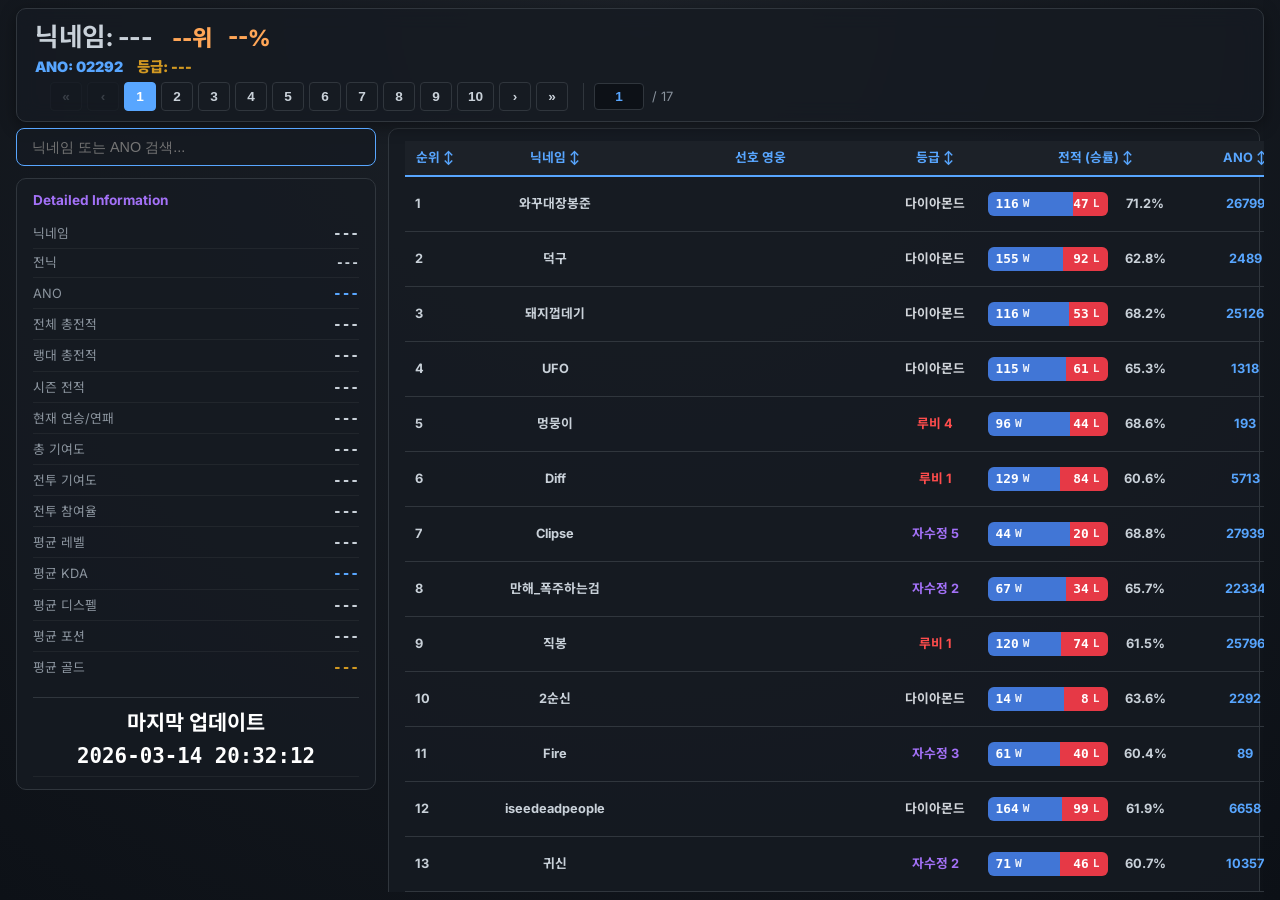
==== commit 9b989bcc: "Update: Change Last Update font size to 1.3rem and color to white" ====
--- a/index.html
+++ b/index.html
@@ -82,8 +82,8 @@
             <div class="stat-row" style="border-bottom: none;"><span class="stat-label">평균 골드</span><span class="stat-value" id="stat-avg-gold"
                 style="color:#D29922">---</span></div>
             <div class="stat-row" style="margin-top: 15px; border-top: 1px solid var(--border-color); padding-top: 10px; flex-direction: column; align-items: center; gap: 5px;">
-              <span class="stat-label" style="color: var(--accent-blue); font-weight: bold; font-size: 1.6rem; text-align: center; width: 100%;">마지막 업데이트</span>
-              <span class="stat-value" id="last-update-time" style="color: var(--accent-blue); font-size: 1.6rem; text-align: center; width: 100%;">---</span>
+              <span class="stat-label" style="color: #fff; font-weight: bold; font-size: 1.3rem; text-align: center; width: 100%;">마지막 업데이트</span>
+              <span class="stat-value" id="last-update-time" style="color: #fff; font-size: 1.3rem; text-align: center; width: 100%;">---</span>
             </div>
           </div>
         </div>
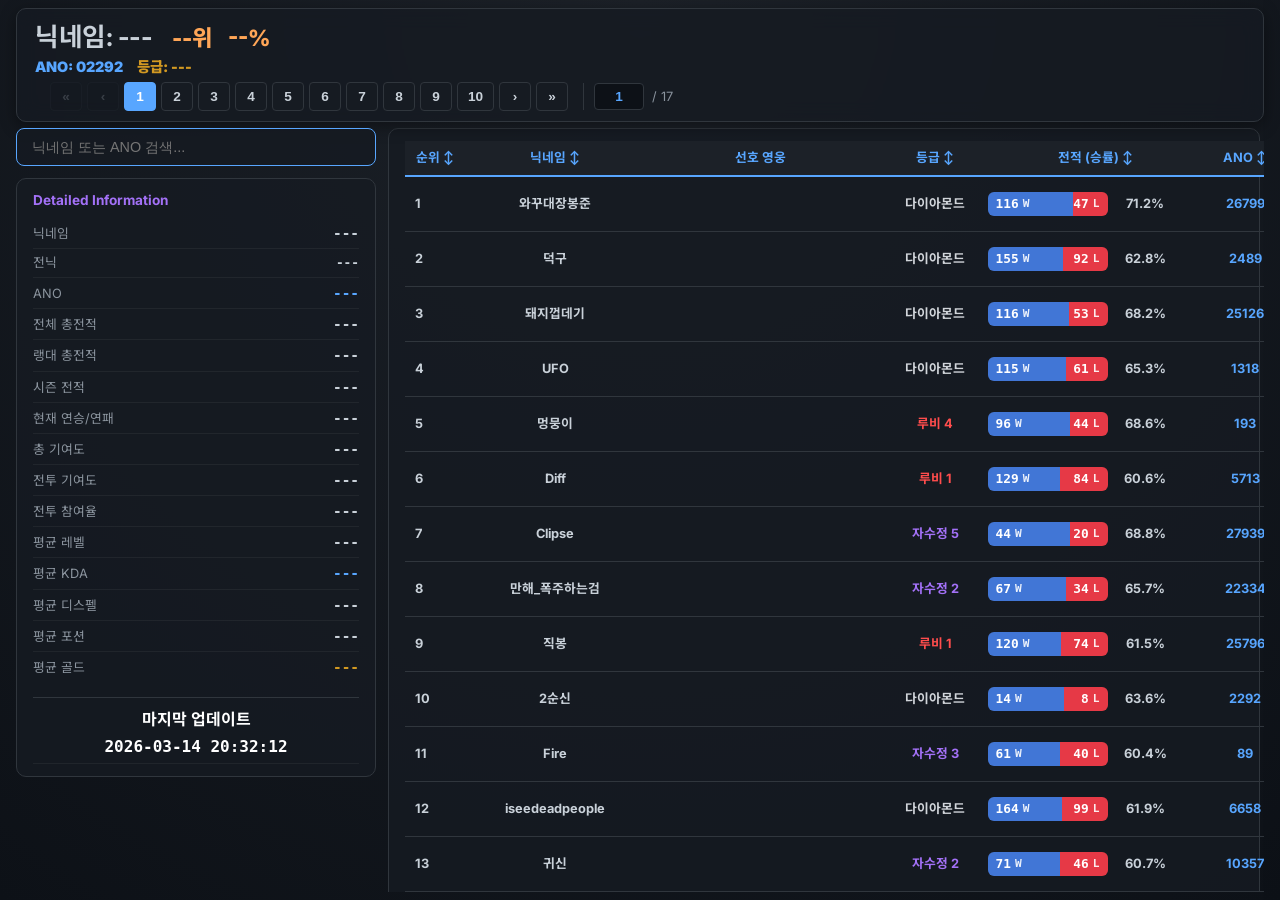
==== commit 19676dda: "Update: Change Last Update font size to 1.0rem" ====
--- a/index.html
+++ b/index.html
@@ -82,8 +82,8 @@
             <div class="stat-row" style="border-bottom: none;"><span class="stat-label">평균 골드</span><span class="stat-value" id="stat-avg-gold"
                 style="color:#D29922">---</span></div>
             <div class="stat-row" style="margin-top: 15px; border-top: 1px solid var(--border-color); padding-top: 10px; flex-direction: column; align-items: center; gap: 5px;">
-              <span class="stat-label" style="color: #fff; font-weight: bold; font-size: 1.3rem; text-align: center; width: 100%;">마지막 업데이트</span>
-              <span class="stat-value" id="last-update-time" style="color: #fff; font-size: 1.3rem; text-align: center; width: 100%;">---</span>
+              <span class="stat-label" style="color: #fff; font-weight: bold; font-size: 1.0rem; text-align: center; width: 100%;">마지막 업데이트</span>
+              <span class="stat-value" id="last-update-time" style="color: #fff; font-size: 1.0rem; text-align: center; width: 100%;">---</span>
             </div>
           </div>
         </div>
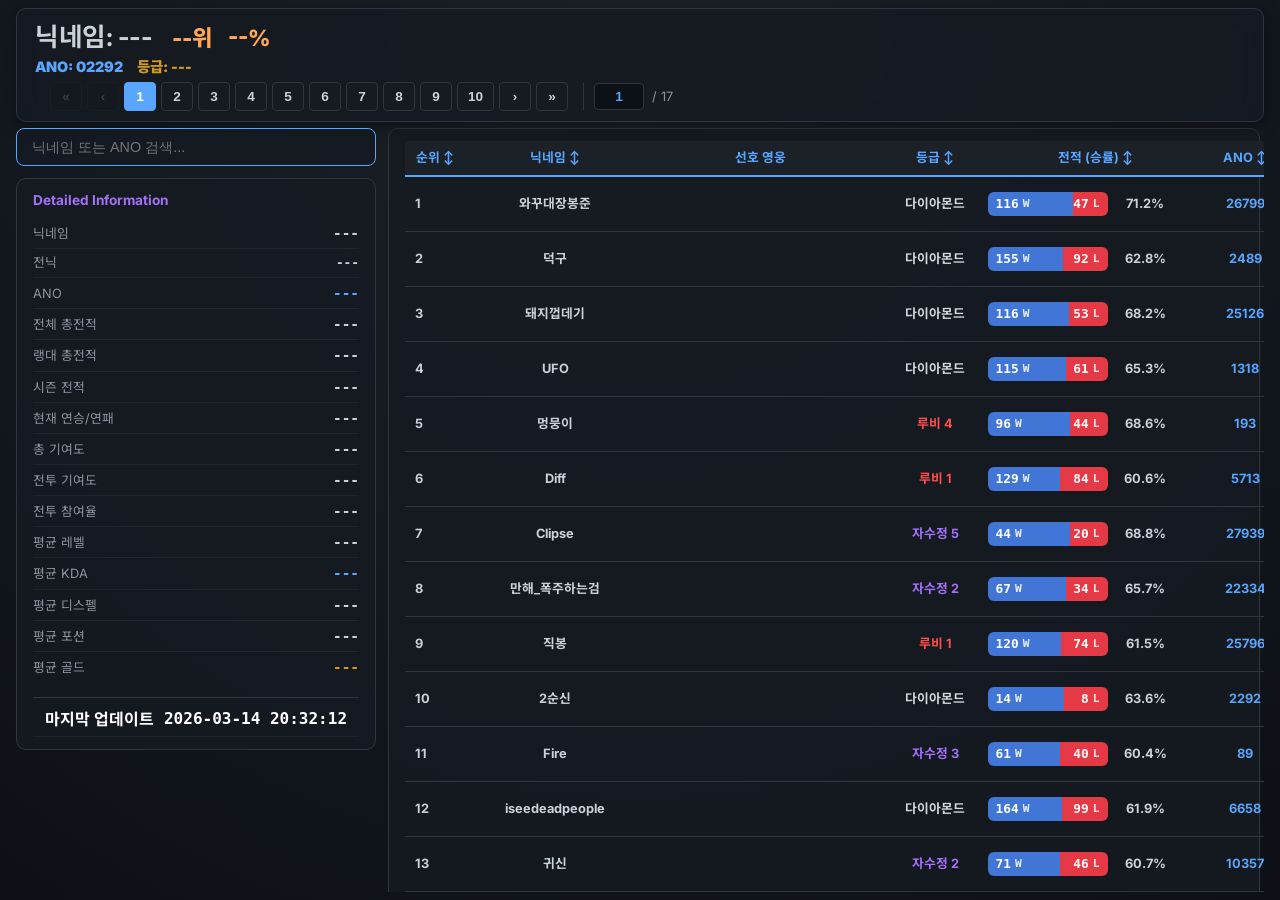
==== commit c77d5156: "Update: Display Last Update in a single line (centered row)" ====
--- a/index.html
+++ b/index.html
@@ -81,9 +81,9 @@
                 id="stat-avg-potion">---</span></div>
             <div class="stat-row" style="border-bottom: none;"><span class="stat-label">평균 골드</span><span class="stat-value" id="stat-avg-gold"
                 style="color:#D29922">---</span></div>
-            <div class="stat-row" style="margin-top: 15px; border-top: 1px solid var(--border-color); padding-top: 10px; flex-direction: column; align-items: center; gap: 5px;">
-              <span class="stat-label" style="color: #fff; font-weight: bold; font-size: 1.0rem; text-align: center; width: 100%;">마지막 업데이트</span>
-              <span class="stat-value" id="last-update-time" style="color: #fff; font-size: 1.0rem; text-align: center; width: 100%;">---</span>
+            <div class="stat-row" style="margin-top: 15px; border-top: 1px solid var(--border-color); padding-top: 10px; justify-content: center; align-items: center; gap: 10px;">
+              <span class="stat-label" style="color: #fff; font-weight: bold; font-size: 1.0rem;">마지막 업데이트</span>
+              <span class="stat-value" id="last-update-time" style="color: #fff; font-size: 1.0rem;">---</span>
             </div>
           </div>
         </div>
@@ -163,7 +163,7 @@
                         <div class="sp-stat-item"><span class="sp-stat-label">전투 기여도</span><div class="sp-stat-val" id="sp-stat-combat-cont">0</div></div>
                         <div class="sp-stat-item"><span class="sp-stat-label">전투 참여율</span><div class="sp-stat-val" id="sp-stat-combat-rate">0%</div></div>
                         <div class="sp-stat-item"><span class="sp-stat-label">평균 KDA</span><div class="sp-stat-val" id="sp-stat-kda" style="color:#58A6FF; font-weight:bold;">0.00</div></div>
-                        <div class="sp-stat-item"><span class="sp-stat-label">평균 레벨</span><div class="sp-stat-val" id="sp-stat-avg-lv">Lv.0</div></div>
+                        <div class="sp-stat-item"><span class="stat-label">평균 레벨</span><div class="sp-stat-val" id="sp-stat-avg-lv">Lv.0</div></div>
                         <div class="sp-stat-item"><span class="sp-stat-label">평균 디스펠</span><div class="sp-stat-val" id="sp-stat-avg-dispell">0회</div></div>
                       </div>
                     </div>
